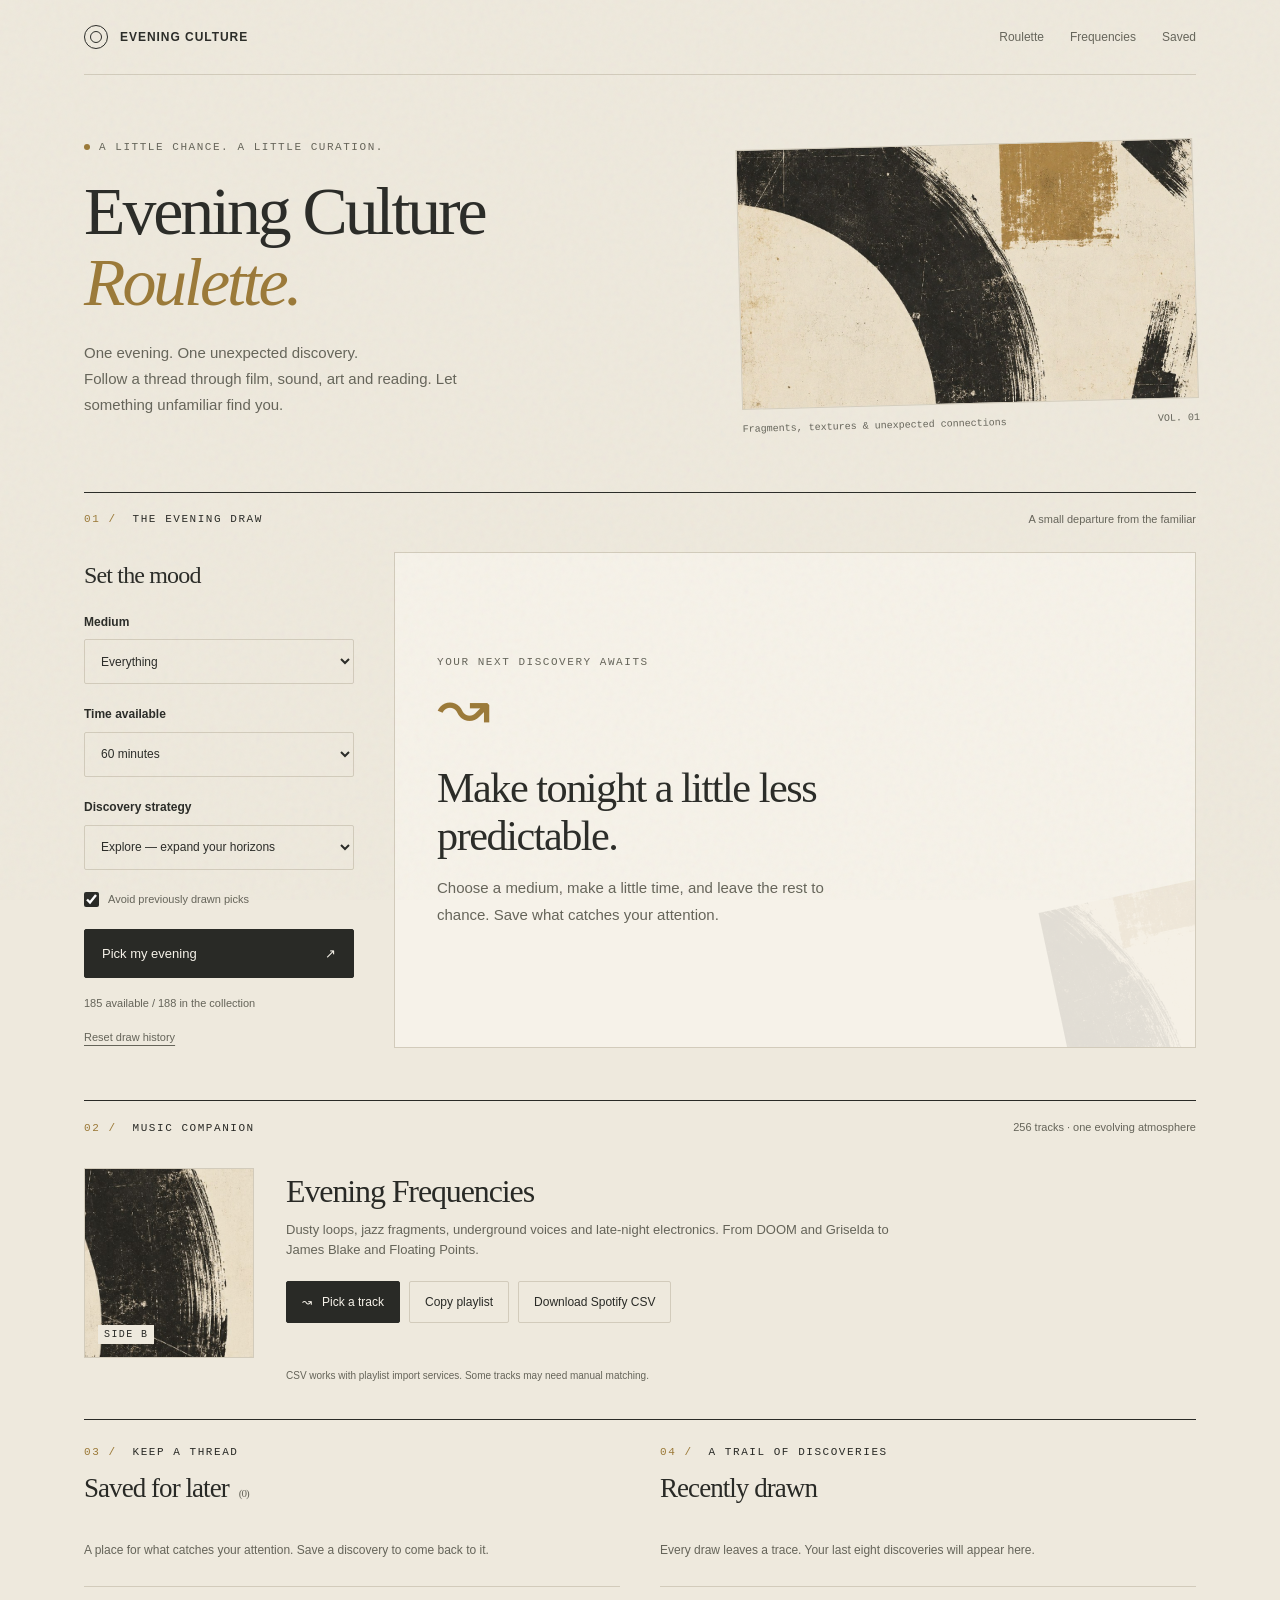
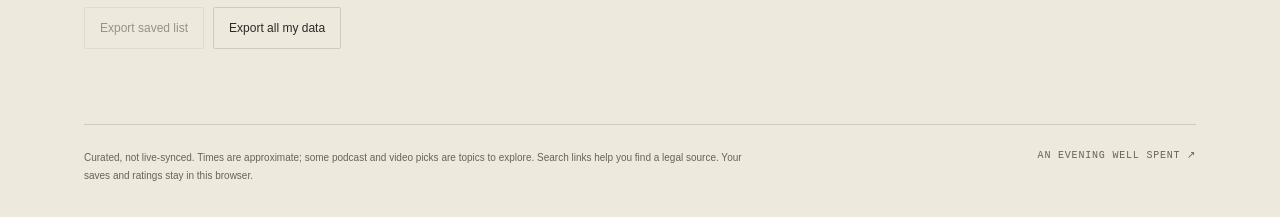
==== evening-culture/index.html @ 2ea4b9cc "Add unlisted Evening Culture Roulette page" ====
<!doctype html>
<html lang="en"><head><meta charset="utf-8"><meta name="viewport" content="width=device-width,initial-scale=1"><meta name="robots" content="noindex, nofollow"><meta name="theme-color" content="#eee9dd"><meta name="description" content="A little chance, a little curation. Find your next evening discovery in film, music, art and reading."><title>Evening Culture Roulette</title><style>
:root{color-scheme:light;--paper:#eee9dd;--panel:#f6f2e9;--ink:#292a26;--muted:#656459;--ochre:#9b7937;--line:#d2cbbb;--art:url("[data-uri]");font-synthesis:none}
*{box-sizing:border-box}html{scroll-behavior:smooth;scroll-padding-top:24px}body{margin:0;background:var(--paper);color:var(--ink);font:15px/1.55 -apple-system,BlinkMacSystemFont,"Segoe UI",sans-serif}body:before{content:"";position:fixed;inset:0;pointer-events:none;opacity:.12;z-index:5;background-image:url("data:image/svg+xml,%3Csvg viewBox='0 0 180 180' xmlns='http://www.w3.org/2000/svg'%3E%3Cfilter id='n'%3E%3CfeTurbulence type='fractalNoise' baseFrequency='.85' numOctaves='3' stitchTiles='stitch'/%3E%3C/filter%3E%3Cpath fill='%239b7937' opacity='.35' filter='url(%23n)' d='M0 0h180v180H0z'/%3E%3C/svg%3E")}main{max-width:1192px;margin:auto;padding:0 40px 32px}a{color:inherit;text-decoration:none}a:hover{text-decoration:underline;text-underline-offset:5px}.topbar{display:flex;align-items:center;justify-content:space-between;padding:25px 0;border-bottom:1px solid var(--line);gap:20px}.brand{display:flex;gap:12px;align-items:center;font-size:12px;font-weight:650;letter-spacing:.08em;text-transform:uppercase}.brand-mark{width:24px;height:24px;border:1.5px solid var(--ink);border-radius:50%;position:relative}.brand-mark:after{content:"";position:absolute;inset:5px;border:1px solid var(--ink);border-radius:50%}nav{display:flex;gap:26px;font-size:12px;color:var(--muted)}header{display:grid;grid-template-columns:1.3fr 1fr;gap:60px;align-items:center;padding:64px 0 55px}.eyebrow,.section-label{font:11px/1.5 ui-monospace,SFMono-Regular,Consolas,monospace;letter-spacing:.14em;text-transform:uppercase;color:var(--muted)}.eyebrow{display:flex;align-items:center;gap:9px}.dot{height:6px;width:6px;border-radius:50%;background:var(--ochre);display:inline-block}h1{font-family:Georgia,"Times New Roman",serif;font-weight:400;font-size:clamp(44px,5.3vw,70px);line-height:1.05;letter-spacing:-.045em;margin:20px 0 22px}h1 em{font-weight:400;color:var(--ochre)}h2{font-size:21px;font-weight:500;letter-spacing:-.035em;line-height:1.25;margin:0 0 14px}p{margin:0 0 18px;color:var(--muted)}.intro{max-width:420px;font-size:15px;line-height:1.75}.hero-art{margin:0;transform:rotate(-1.5deg)}.art-image{height:260px;background-image:var(--art);background-size:cover;background-position:50% 43%;border:1px solid #d5cebd}.hero-art figcaption{display:flex;justify-content:space-between;gap:10px;font:10px/1.5 ui-monospace,SFMono-Regular,Consolas,monospace;color:var(--muted);margin-top:12px}.section-heading{display:flex;justify-content:space-between;align-items:center;gap:20px;border-top:1px solid var(--ink);padding:18px 0 24px}.section-label{color:var(--ink)}.section-index{color:var(--ochre);margin-right:16px}.section-aside{color:var(--muted);font-size:11px}.layout{display:grid;grid-template-columns:270px minmax(0,1fr);gap:40px}.settings{padding:8px 0 0}.settings h2{font-family:Georgia,serif;font-size:24px;font-weight:400;margin-bottom:23px}.field{margin-bottom:21px}label{display:block;font-size:12px;font-weight:550;margin-bottom:8px}select,button,input,textarea{font:inherit}select{width:100%;min-height:45px;padding:10px 32px 10px 12px;background:transparent;border:1px solid var(--line);border-radius:2px;color:var(--ink);font-size:12px}select:hover{border-color:var(--muted)}.checks{display:flex;align-items:center;gap:9px;font-size:11px;color:var(--muted);font-weight:400}.checks input{accent-color:var(--ink);width:15px;height:15px;margin:0;flex-shrink:0}button{border:1px solid var(--line);background:transparent;color:var(--ink);padding:11px 15px;border-radius:2px;cursor:pointer;font-size:12px;line-height:1.5;transition:background .15s,border-color .15s}button:hover{background:#e7e0d1;border-color:#b0a692}button.primary{background:var(--ink);color:var(--panel);border-color:var(--ink)}button.primary:hover{background:#46463d}button:disabled{opacity:.45;cursor:not-allowed}button:focus-visible,a:focus-visible,select:focus-visible,input:focus-visible,textarea:focus-visible{outline:2px solid var(--ochre);outline-offset:4px}.big{width:100%;display:flex;align-items:center;justify-content:space-between;font-size:13px;padding:14px 17px}.quiet{border:0;padding:3px 0;color:var(--muted);font-size:11px;text-decoration:underline;text-underline-offset:4px}.quiet:hover{background:transparent}.stats{font-size:11px;color:var(--muted);margin:16px 0 11px;line-height:1.7}.result{min-height:426px;background:var(--panel);position:relative;overflow:hidden;padding:37px 42px;display:flex;flex-direction:column;justify-content:center;border:1px solid var(--line)}.result:after{content:"";position:absolute;right:-90px;bottom:-70px;width:225px;height:230px;background-image:var(--art);background-size:470px;background-position:80% 60%;opacity:.10;pointer-events:none;transform:rotate(-12deg)}.result>*{position:relative;z-index:1}.result h2{font-family:Georgia,"Times New Roman",serif;font-size:clamp(30px,3.3vw,44px);font-weight:400;line-height:1.15;letter-spacing:-.035em;margin:22px 0 13px;max-width:560px}.result .creator{font-size:14px;color:var(--muted)}.result .description{font-size:15px;line-height:1.75;max-width:470px;margin:24px 0}.meta{display:flex;align-items:center;gap:12px;flex-wrap:wrap}.pill{font-size:10px;text-transform:uppercase;letter-spacing:.1em;border:1px solid #bba982;color:#775b25;padding:4px 9px;border-radius:2px}.actions{display:flex;gap:9px;flex-wrap:wrap}.small{font-size:11px;color:var(--muted)}.empty-symbol{font-family:Georgia,serif;font-size:64px;line-height:1;color:var(--ochre);margin:5px 0 2px}.result-empty p{max-width:400px;line-height:1.8}.feedback{border-top:1px solid var(--line);padding-top:17px;margin-top:25px}.feedback .actions{margin-top:10px}.feedback button{font-size:11px;padding:8px 12px}.status{font-size:12px;color:var(--muted);margin-top:12px;min-height:18px}.music-section{margin-top:52px}.music{display:grid;grid-template-columns:170px minmax(0,1fr);gap:32px;padding:8px 0 35px}.music-art{background-image:var(--art);background-size:520px;background-position:58% 74%;height:190px;position:relative;border:1px solid var(--line)}.music-art:after{content:"SIDE B";position:absolute;bottom:13px;left:13px;font:10px ui-monospace,monospace;letter-spacing:.14em;background:var(--paper);padding:4px 6px}.music h2{font-family:Georgia,serif;font-size:32px;font-weight:400;margin:3px 0 9px}.music p{font-size:13px;max-width:610px;margin-bottom:20px}.track{margin:20px 0 12px;font-size:14px;display:flex;gap:13px;flex-wrap:wrap;align-items:center}.track:empty{display:none}.track a{color:var(--ochre);font-size:12px}.music .csv-note{font-size:10px;max-width:560px;line-height:1.6;margin:15px 0 0}.bottom{display:grid;grid-template-columns:1fr 1fr;gap:40px;padding-top:24px;border-top:1px solid var(--ink)}.list-panel h2{display:flex;align-items:baseline;gap:10px;margin:12px 0 18px;font-family:Georgia,serif;font-weight:400;font-size:27px}.list{max-height:320px;overflow:auto;padding:0;margin:0 0 20px;list-style:none;scrollbar-color:var(--line) transparent;scrollbar-width:thin}.list li{padding:14px 0;border-bottom:1px solid var(--line);display:flex;justify-content:space-between;gap:14px;align-items:center;font-size:13px}.list li:first-child{padding-top:0}.list li.empty{padding:16px 0 25px;color:var(--muted);font-size:12px;line-height:1.8}.list button{flex-shrink:0}.list .item-link{padding:0;border:0;text-align:left;line-height:1.5;font-size:13px}.list .item-link:hover{background:transparent;text-decoration:underline}.remove{width:36px;height:36px;padding:0;font-size:20px;color:var(--muted)}footer{border-top:1px solid var(--line);margin-top:45px;padding-top:24px;display:flex;justify-content:space-between;gap:35px}footer p{font-size:10px;line-height:1.8;max-width:670px;margin:0}footer .footer-mark{white-space:nowrap;font:10px ui-monospace,monospace;letter-spacing:.08em;color:var(--muted)}.clipboard-fallback{margin:15px 0}.clipboard-fallback textarea{width:100%;height:160px;background:var(--panel);padding:12px;border:1px solid var(--line);font-size:12px}.hidden{display:none!important}.sr-only{position:absolute;width:1px;height:1px;overflow:hidden;clip:rect(0,0,0,0);white-space:nowrap}
@media(max-width:850px){main{padding:0 25px 30px}header{gap:30px;padding:44px 0}.art-image{height:220px}.layout{grid-template-columns:230px minmax(0,1fr);gap:25px}.result{padding:28px;min-height:440px}.bottom{gap:25px}.music{gap:25px}}
@media(max-width:640px){html{scroll-behavior:auto}main{padding:0 20px 25px}.topbar{padding:19px 0}.brand{font-size:10px;letter-spacing:.04em;gap:8px}nav{gap:15px;font-size:11px}nav a:first-child{display:none}header{grid-template-columns:1fr;gap:25px;padding:34px 0 32px}h1{font-size:48px;margin:16px 0}.intro{font-size:14px;margin-bottom:0;max-width:440px}.hero-art{transform:none}.art-image{height:125px;background-size:cover;background-position:50% 45%}.hero-art figcaption{font-size:9px}.section-heading{padding:16px 0 21px}.section-aside{display:none}.layout,.bottom{grid-template-columns:1fr;gap:28px}.settings{display:grid;grid-template-columns:1fr 1fr;gap:0 14px}.settings h2,.settings .wide,.settings .stats,.settings .quiet{grid-column:1/-1}.settings h2{margin-bottom:20px}.field{margin-bottom:17px}select{font-size:12px;padding-left:8px;min-height:46px}.checks{font-size:11px}.settings .quiet{justify-self:start}.stats{margin:12px 0 8px}.result{min-height:360px;padding:28px 25px}.result h2{font-size:34px}.result .description{font-size:14px;margin:20px 0}.actions button{min-height:42px}.music-section{margin-top:34px}.music{grid-template-columns:1fr;gap:20px;padding-bottom:30px}.music-art{height:65px;background-size:cover;background-position:50% 65%}.music h2{font-size:29px}.bottom{gap:30px}.list-panel h2{font-size:25px}.bottom .list-panel:last-child{border-top:1px solid var(--line);padding-top:23px}footer{flex-direction:column;gap:14px;margin-top:30px}.section-index{margin-right:10px}.section-label{font-size:10px}}
@media(prefers-reduced-motion:reduce){html{scroll-behavior:auto}button{transition:none}}
</style></head>
<body><main><div class="topbar"><a class="brand" href="#top"><span class="brand-mark" aria-hidden="true"></span>Evening Culture</a><nav aria-label="Page navigation"><a href="#roulette">Roulette</a><a href="#music">Frequencies</a><a href="#saved">Saved</a></nav></div>
<header id="top"><div><div class="eyebrow"><span class="dot"></span>A little chance. A little curation.</div><h1>Evening Culture<br><em>Roulette.</em></h1><p class="intro">One evening. One unexpected discovery.<br>Follow a thread through film, sound, art and reading. Let something unfamiliar find you.</p></div><figure class="hero-art"><div class="art-image" role="img" aria-label="Distressed cream paper with charcoal brush fragments and muted ochre shapes"></div><figcaption><span>Fragments, textures &amp; unexpected connections</span><span>VOL. 01</span></figcaption></figure></header>
<section id="roulette" aria-labelledby="roulette-heading"><div class="section-heading"><div id="roulette-heading" class="section-label"><span class="section-index">01 /</span>The evening draw</div><span class="section-aside">A small departure from the familiar</span></div><div class="layout"><div class="settings"><h2>Set the mood</h2><div class="field"><label for="category">Medium</label><select id="category"><option value="All">Everything</option></select></div><div class="field"><label for="duration">Time available</label><select id="duration"><option value="20">20 minutes</option><option value="30">30 minutes</option><option value="45">45 minutes</option><option value="60" selected>60 minutes</option><option value="90">90 minutes</option></select></div><div class="field wide"><label for="mode">Discovery strategy</label><select id="mode"><option value="Balanced">Balanced — familiar + new</option><option value="Comfort">Comfort — close to your tastes</option><option value="Explore" selected>Explore — expand your horizons</option><option value="Wildcard">Wildcard — unexpected choices</option></select></div><div class="field wide"><label class="checks"><input id="noRepeat" type="checkbox" checked>Avoid previously drawn picks</label></div><button class="primary big wide" id="spin"><span>Pick my evening</span><span aria-hidden="true">↗</span></button><div class="stats" id="stats" aria-live="polite"></div><button id="reset" class="quiet">Reset draw history</button></div><div class="result" id="result" aria-live="polite" aria-atomic="true"></div></div></section>
<section id="music" class="music-section" aria-labelledby="music-heading"><div class="section-heading"><div id="music-heading" class="section-label"><span class="section-index">02 /</span>Music companion</div><span class="section-aside"><span id="trackCount"></span> tracks · one evolving atmosphere</span></div><div class="music"><div class="music-art" aria-hidden="true"></div><div><h2>Evening Frequencies</h2><p>Dusty loops, jazz fragments, underground voices and late-night electronics. From DOOM and Griselda to James Blake and Floating Points.</p><div class="actions"><button class="primary" id="randomTrack">↝ &nbsp; Pick a track</button><button id="copyTracklist">Copy playlist</button><button id="downloadPlaylist">Download Spotify CSV</button></div><div id="trackPick" class="track" aria-live="polite"></div><div id="playlistStatus" class="status" role="status"></div><div id="clipboardFallback" class="clipboard-fallback hidden"><label for="tracklistText">Select and copy your playlist</label><textarea id="tracklistText" readonly></textarea><button id="closeClipboard">Close tracklist</button></div><p class="csv-note">CSV works with playlist import services. Some tracks may need manual matching.</p></div></div></section>
<div class="bottom"><section id="saved" class="list-panel" aria-labelledby="saved-heading"><div class="section-label"><span class="section-index">03 /</span>Keep a thread</div><h2 id="saved-heading">Saved for later <span id="savedCount" class="small"></span></h2><ul class="list" id="savedList"></ul><div class="actions"><button id="exportSaved">Export saved list</button><button id="exportData">Export all my data</button></div></section><section class="list-panel" aria-labelledby="recent-heading"><div class="section-label"><span class="section-index">04 /</span>A trail of discoveries</div><h2 id="recent-heading">Recently drawn</h2><ul class="list" id="recentList"></ul></section></div><div id="storageStatus" class="status" role="status"></div>
<footer><p>Curated, not live-synced. Times are approximate; some podcast and video picks are topics to explore. Search links help you find a legal source. Your saves and ratings stay in this browser.</p><span class="footer-mark">AN EVENING WELL SPENT ↗</span></footer></main><script>
'use strict';
const DATA=`Film|La Jetée|Chris Marker|28|familiar|Memory and time told through still photographs
Film|Meshes of the Afternoon|Maya Deren|14|adjacent|Dreams, repetition and fractured identity
Film|The House Is Black|Forugh Farrokhzad|22|adjacent|Poetry, documentary and human vulnerability
Film|World of Tomorrow|Don Hertzfeldt|17|familiar|Consciousness, memory and technological futures
Film|The Red Balloon|Albert Lamorisse|34|adjacent|Paris, color and childhood imagination
Film|The Man Who Planted Trees|Frédéric Back|30|surprise|Ecology, patience and visual storytelling
Film|The Heart of the World|Guy Maddin|6|surprise|Frantic experimental silent cinema
Film|The Big Shave|Martin Scorsese|6|adjacent|Minimalism, violence and symbolic imagery
Film|Un Chien Andalou|Luis Buñuel and Salvador Dalí|16|adjacent|Surrealist cinema and dream logic
Film|Night and Fog|Alain Resnais|32|adjacent|Historical memory and documentary ethics
Film|The Blood of a Poet|Jean Cocteau|55|surprise|Surrealism, mirrors and artistic identity
Film|The Cameraman's Revenge|Ladislas Starevich|13|surprise|Strange early stop-motion animation
Film|The Wrong Trousers|Nick Park|30|surprise|Inventive comedy and meticulous animation
Film|Neighbours|Norman McLaren|8|surprise|Experimental animation and social violence
Film|The Alphabet|David Lynch|4|familiar|Dreamlike anxiety in early Lynch
Film|The Grandmother|David Lynch|34|familiar|Disturbing psychological surrealism
Film|The Black Tower|John Smith|24|surprise|Conceptual cinema and urban perception
Film|Outer Space|Peter Tscherkassky|10|surprise|Physical film material and visual fragmentation
Film|The Fall|Jonathan Glazer|7|adjacent|Collective violence and ritual
Film|The Burden|Niki Lindroth von Bahr|15|surprise|Existential musical animation
TV|Dekalog I|Krzysztof Kieślowski|53|familiar|Mathematics, faith and moral uncertainty
TV|Dekalog II|Krzysztof Kieślowski|57|familiar|Ethics, uncertainty and intimate decisions
TV|The Rehearsal: Orange Juice, No Pulp|Nathan Fielder|45|adjacent|Simulation, control and authenticity
TV|Atlanta: Teddy Perkins|Donald Glover|35|adjacent|Surreal psychological horror
TV|Atlanta: B.A.N.|Donald Glover|27|surprise|Media satire and cultural critique
TV|The Bear: Forks|Christopher Storer|34|adjacent|Attention, work and personal transformation
TV|Black Mirror: The Entire History of You|Jesse Armstrong|49|familiar|Memory and surveillance technology
TV|Black Mirror: Be Right Back|Charlie Brooker|48|familiar|Grief, identity and artificial intelligence
TV|The Midnight Gospel: Annihilation of Joy|Pendleton Ward and Duncan Trussell|25|adjacent|Philosophy and psychedelic animation
TV|The Twilight Zone: Time Enough at Last|Rod Serling|25|adjacent|Reading, solitude and cruel irony
TV|The Twilight Zone: The Monsters Are Due on Maple Street|Rod Serling|25|adjacent|Collective paranoia and social collapse
TV|The Twilight Zone: Eye of the Beholder|Rod Serling|25|adjacent|Conformity, beauty and perception
TV|Inside No. 9: The 12 Days of Christine|Reece Shearsmith and Steve Pemberton|30|familiar|Memory, mortality and narrative structure
TV|Inside No. 9: A Quiet Night In|Reece Shearsmith and Steve Pemberton|30|surprise|Visual comedy and silent storytelling
TV|Love Death + Robots: Zima Blue|Alastair Reynolds adaptation|11|familiar|Art, abstraction and existential purpose
TV|Love Death + Robots: The Very Pulse of the Machine|Michael Swanwick adaptation|17|adjacent|Cosmic consciousness and visual poetry
TV|The Last of Us: Long, Long Time|Craig Mazin|75|adjacent|Love, memory and mortality
TV|BoJack Horseman: Free Churro|Raphael Bob-Waksberg|26|adjacent|Grief and verbal virtuosity
TV|BoJack Horseman: Fish Out of Water|Raphael Bob-Waksberg|26|surprise|Visual storytelling and alienation
TV|Adventure Time: Puhoy|Pendleton Ward|11|surprise|Alternative lives, dreams and time
Podcast|Weird Studies: art and imagination|Weird Studies|60|familiar|Art, metaphysics and imaginative experience
Podcast|Weird Studies: film and philosophy|Weird Studies|60|familiar|Cinema as philosophical exploration
Podcast|The Partially Examined Life: Nietzsche|The Partially Examined Life|60|familiar|Nietzsche and philosophical interpretation
Podcast|The Partially Examined Life: Heidegger|The Partially Examined Life|60|adjacent|Being, time and existential thought
Podcast|Acid Horizon: Mark Fisher|Acid Horizon|60|familiar|Capitalist realism and cultural theory
Podcast|Acid Horizon: Deleuze|Acid Horizon|60|adjacent|Difference, desire and critical theory
Podcast|The New Yorker Fiction: short story discussion|The New Yorker|55|familiar|Literary close reading and interpretation
Podcast|The Film Comment Podcast: international cinema|Film Comment|55|familiar|International film criticism
Podcast|The Joy of Why: mathematical discovery|Quanta Magazine|45|familiar|Research ideas beyond your specialization
Podcast|In Our Time: philosophy|BBC Radio 4|50|adjacent|Philosophical history with scholars
Podcast|In Our Time: mathematics|BBC Radio 4|50|familiar|History of mathematical ideas
Podcast|In Our Time: literature|BBC Radio 4|50|adjacent|Historical contexts of major writers
Podcast|The Lonely Palette: modern painting|Tamar Avishai|35|familiar|Close attention to an artwork
Podcast|The Dig: political economy|Daniel Denvir|60|adjacent|Capitalism, history and social theory
Podcast|The Art Angle: contemporary painting|Artnet|45|adjacent|Artists and the contemporary art world
Podcast|Art History Babes: art history|Art History Babes|45|surprise|Accessible art-historical discussion
Podcast|The History of Philosophy Without Any Gaps|Peter Adamson|25|adjacent|Systematic exploration of philosophical history
Podcast|Philosophize This!: existentialism|Stephen West|35|familiar|Existential philosophy and its implications
Podcast|The Ezra Klein Show: philosophy and culture|Ezra Klein|60|surprise|Interdisciplinary interviews and social ideas
Podcast|99% Invisible: architecture and design|Roman Mars|35|surprise|Hidden structures of everyday environments
Video|Louisiana Channel: artist interview|Louisiana Channel|30|familiar|Artists discuss their creative practice
Video|Every Frame a Painting: cinematic form|Every Frame a Painting|30|familiar|Visual composition, editing and movement
Video|The Art Assignment: contemporary art|Sarah Urist Green|40|familiar|Contemporary artistic movements
Video|The Cinema Cartography: international cinema|The Cinema Cartography|45|familiar|Philosophical and visual film essays
Video|Jonas Čeika: critical theory|Jonas Čeika|45|familiar|Marx, Nietzsche and ideology
Video|Thomas Flight: film analysis|Thomas Flight|35|adjacent|Cinematic storytelling and emotion
Video|Then & Now: modernity|Then & Now|45|adjacent|Philosophy and contemporary life
Video|Contemporary Art Issue: painting|Contemporary Art Issue|40|familiar|Contemporary painting and institutions
Video|3Blue1Brown: visual mathematics|Grant Sanderson|30|familiar|Mathematical structures made visual
Video|Richard Borcherds: advanced mathematics|Richard Borcherds|60|familiar|Mathematics beyond immediate research
Video|Nerdwriter1: art and cinema|Evan Puschak|25|adjacent|Visual criticism and artistic interpretation
Video|Jacob Geller: art and games|Jacob Geller|45|adjacent|Philosophical video essays on culture
Video|Like Stories of Old: film philosophy|Tom van der Linden|35|adjacent|Existential themes in narrative cinema
Video|Horses: cultural essays|Horses|40|surprise|Atmospheric essays on history and culture
Video|Accented Cinema: global film|Accented Cinema|25|adjacent|Film traditions beyond Hollywood
Video|The Royal Institution: science lecture|Royal Institution|60|surprise|Science and mathematical ideas in context
Video|Closer To Truth: consciousness|Robert Lawrence Kuhn|30|adjacent|Philosophy of mind and metaphysics
Video|The Met: artwork discussion|Metropolitan Museum of Art|30|familiar|Artworks, materials and historical context
Video|Tate: artist studio visit|Tate|30|familiar|Contemporary artists and exhibitions
Video|Bauhaus Movement: design history|Bauhaus Movement|35|surprise|Modernist design and architecture
Art|Antoni Tàpies: material paintings|Antoni Tàpies|40|familiar|Materiality, surfaces and memory
Art|Marlene Dumas: figurative painting|Marlene Dumas|35|familiar|Psychological vulnerability and representation
Art|Robert Ryman: white paintings|Robert Ryman|40|adjacent|Paint, light and perception
Art|Alberto Giacometti: painted portraits|Alberto Giacometti|40|familiar|The difficulty of representing human presence
Art|Hiroshi Sugimoto: Seascapes|Hiroshi Sugimoto|35|familiar|Time, horizon and photographic abstraction
Art|Peter Doig: Canoe-Lake|Peter Doig|35|familiar|Landscape, memory and atmosphere
Art|Saul Leiter: Early Color|Saul Leiter|45|familiar|Color, urban intimacy and partial concealment
Art|Gerhard Richter: photo-paintings|Gerhard Richter|40|familiar|Photography, ambiguity and memory
Art|Joan Mitchell: late paintings|Joan Mitchell|40|adjacent|Gesture, landscape and color
Art|Jean Fautrier: Otages|Jean Fautrier|35|adjacent|Trauma expressed through paint material
Art|Paula Rego: Dog Women|Paula Rego|40|adjacent|Psychological narratives and bodily presence
Art|Nicolas de Staël: landscapes|Nicolas de Staël|40|familiar|Color planes between abstraction and figuration
Art|Lee Ufan: From Point and From Line|Lee Ufan|35|adjacent|Repetition, emptiness and material presence
Art|Helen Frankenthaler: soak-stain paintings|Helen Frankenthaler|40|adjacent|Color, chance and fluid abstraction
Art|Cy Twombly: blackboard paintings|Cy Twombly|40|familiar|Writing, gesture and visual thought
Art|Eva Hesse: sculptural materials|Eva Hesse|40|surprise|Fragility, repetition and unconventional materials
Art|Doris Salcedo: installations|Doris Salcedo|40|adjacent|Absence, violence and collective memory
Art|Francesca Woodman: self-portraits|Francesca Woodman|35|adjacent|The body, disappearance and photographic identity
Art|Rinko Kawauchi: Illuminance|Rinko Kawauchi|35|surprise|Quiet attention to fleeting everyday moments
Art|Wolfgang Tillmans: abstract photography|Wolfgang Tillmans|40|surprise|Photographic materiality and abstraction
Reading|The Library of Babel|Jorge Luis Borges|30|familiar|Infinity, language and metaphysics
Reading|The Ones Who Walk Away from Omelas|Ursula K. Le Guin|25|adjacent|Moral philosophy and collective responsibility
Reading|The Dead|James Joyce|60|familiar|Memory, mortality and ordinary life
Reading|The Circular Ruins|Jorge Luis Borges|20|familiar|Dreams and the instability of reality
Reading|The School|Donald Barthelme|15|adjacent|Absurdity, mortality and comedy
Reading|A Very Old Man with Enormous Wings|Gabriel García Márquez|25|adjacent|The miraculous and the everyday
Reading|The Garden of Forking Paths|Jorge Luis Borges|30|familiar|Time, branching narratives and possibility
Reading|The Overcoat|Nikolai Gogol|60|familiar|Bureaucracy, absurdity and human vulnerability
Reading|The Yellow Wallpaper|Charlotte Perkins Gilman|35|adjacent|Confinement and psychological disintegration
Reading|The Swimmer|John Cheever|25|adjacent|Suburban life transformed into an existential nightmare
Reading|A Perfect Day for Bananafish|J. D. Salinger|20|adjacent|Alienation and emotional fracture
Reading|The Aleph|Jorge Luis Borges|30|familiar|Infinity and the limits of representation
Reading|The Distance of the Moon|Italo Calvino|25|adjacent|Cosmic imagination and emotional longing
Reading|The Nose|Nikolai Gogol|40|surprise|Identity and absurdist satire
Reading|The Machine Stops|E. M. Forster|50|adjacent|Technology, isolation and social organization
Reading|The Ones Who Live|N. K. Jemisin|35|surprise|Collective ethics and imagined futures
Reading|The Dead Man|Horacio Quiroga|15|surprise|Mortality and the sudden collapse of ordinary time
Reading|A Hunger Artist|Franz Kafka|20|familiar|Art, asceticism and recognition
Reading|The Star|Arthur C. Clarke|15|surprise|Cosmology and the problem of faith
Reading|The Last Question|Isaac Asimov|25|adjacent|Entropy, computation and cosmic time
Music|Madvillainy|Madvillain|46|familiar|DOOM and Madlib: surreal rhymes and jazz-sampled miniature worlds
Music|MM..FOOD|MF DOOM|49|familiar|Dense wordplay, cartoons and inventive sample collage
Music|Vaudeville Villain|Viktor Vaughn|56|familiar|DOOM in a futuristic, rough-edged persona
Music|Pray for Haiti|Mach-Hommy|39|adjacent|Cryptic lyricism and vivid soul samples
Music|HBO (Haitian Body Odor)|Mach-Hommy|60|adjacent|Oblique, intricate and deeply textured underground rap
Music|Aethiopes|billy woods|40|adjacent|Literary and historical imagery over Preservation production
Music|Maps|billy woods and Kenny Segal|44|adjacent|A travelogue of alienation, humor and intricate beats
Music|Hiding Places|billy woods and Kenny Segal|40|adjacent|Claustrophobic, sharply written abstract hip-hop
Music|Haram|Armand Hammer and The Alchemist|40|adjacent|Unsettling loops and two singular lyricists
Music|We Buy Diabetic Test Strips|Armand Hammer|51|surprise|Jagged avant-garde rap production
Music|Honor Killed the Samurai|Ka|34|adjacent|Austere minimalism and compressed poetic storytelling
Music|Descendants of Cain|Ka|33|adjacent|Biblical imagery and haunting sample minimalism
Music|The Price of Tea in China|Boldy James and The Alchemist|38|adjacent|Precise street narratives over hypnotic production
Music|Bo Jackson|Boldy James and The Alchemist|45|adjacent|Cold sample-driven storytelling
Music|Tana Talk 4|Benny the Butcher|40|familiar|Griselda lineage and razor-sharp street lyricism
Music|Pray for Paris|Westside Gunn|42|familiar|Luxurious, dusty, art-referencing boom-bap
Music|From King to a GOD|Conway the Machine|50|familiar|Griselda intensity with a wider production palette
Music|Alfredo|Freddie Gibbs and The Alchemist|35|familiar|Lean cinematic loops and dexterous flows
Music|Piñata|Freddie Gibbs and Madlib|60|familiar|Madlib soul-jazz production and gritty storytelling
Music|Bandana|Freddie Gibbs and Madlib|46|adjacent|Loose rhythmic interplay over colorful sampling
Music|The Elephant Man’s Bones|Roc Marciano and The Alchemist|41|adjacent|Minimalist luxury rap and unusual beat selection
Music|Reloaded|Roc Marciano|52|adjacent|Foundational minimalist underground rap
Music|Song of Sage: Post Panic!|Navy Blue|45|adjacent|Warm loops and deeply introspective writing
Music|Burning Desire|MIKE|51|adjacent|Hazy sampling and emotional abstraction
Music|Weight of the World|MIKE|38|adjacent|Lo-fi meditations with soulful fragments
Music|Some Rap Songs|Earl Sweatshirt|25|adjacent|Fragmentary, deeply personal experimental hip-hop
Music|Voir Dire|Earl Sweatshirt and The Alchemist|27|adjacent|Economical verses and smoky, minimalist production
Music|Black Up|Shabazz Palaces|36|surprise|Afrofuturist rhythmic abstraction
Music|A Quiet Farwell, 2016–2018|Slauson Malone|32|surprise|Fragmented jazz, hip-hop and collage
Music|Red Burns|Standing on the Corner|60|surprise|A surreal urban sound collage
Music|Cosmogramma|Flying Lotus|45|adjacent|Maximalist jazz-electronic beat architecture
Music|Until the Quiet Comes|Flying Lotus|47|adjacent|Subtle psychedelic electronic jazz
Music|Donuts|J Dilla|43|familiar|A landmark in sample-based instrumental hip-hop
Music|Endtroducing.....|DJ Shadow|60|adjacent|Cinematic instrumental hip-hop
Music|Modal Soul|Nujabes|60|adjacent|Luminous jazz-inflected instrumental hip-hop
Music|The Unseen|Quasimoto|54|adjacent|Madlib alter ego: psychedelic jazz-rap
Music|LP!|JPEGMAFIA|54|surprise|Explosive electronic hip-hop experiments
Music|Veteran|JPEGMAFIA|47|surprise|Aggressive and unpredictable sound design
Music|Scaring the Hoes|JPEGMAFIA and Danny Brown|36|surprise|Chaotic maximalist production
Music|Sometimes I Might Be Introvert|Little Simz|65|adjacent|Orchestral, jazz-soul rap storytelling
Music|Grey Area|Little Simz|35|adjacent|Sharp, rhythmically adventurous UK rap
Music|Black on Both Sides|Mos Def|60|familiar|Jazz and soul-inflected conscious hip-hop
Music|Things Fall Apart|The Roots|60|familiar|Live-band jazz rap and social observation
Music|Process|Sampha|40|adjacent|Fragile songwriting and inventive electronic textures
Music|Lahai|Sampha|41|adjacent|Interlocking rhythms and luminous alt-R&B
Music|Overgrown|James Blake|40|familiar|Minimal electronic soul and emotional weight
Music|Assume Form|James Blake|48|familiar|Vocal intimacy with hip-hop and electronic production
Music|Friends That Break Your Heart|James Blake|44|familiar|Beautifully detailed melancholic electronic pop
Music|Untrue|Burial|50|adjacent|Nocturnal, ghostly UK electronic music
Music|Promises|Floating Points, Pharoah Sanders and London Symphony Orchestra|46|familiar|Spiritual jazz meets minimal electronic composition
Music|Crush|Floating Points|44|familiar|Glitchy rhythm and lyrical synthesis
Music|Elaenia|Floating Points|43|adjacent|Electronic jazz, atmosphere and shifting structures
Music|IV|BADBADNOTGOOD|49|adjacent|Jazz built from hip-hop grooves
Music|Black Classical Music|Yussef Dayes|60|adjacent|Modern jazz with kinetic hip-hop drumming
Music|Space 1.8|Nala Sinephro|45|surprise|Ambient jazz and modular synthesis
Music|What Kinda Music|Tom Misch and Yussef Dayes|46|adjacent|Groove-rich guitar jazz and electronic soul
Music|Heaven to a Tortured Mind|Yves Tumor|36|surprise|Distorted psychedelic soul and adventurous pop
Music|Immunity|Jon Hopkins|60|adjacent|Intricate electronic soundscapes and evolving rhythm
Music|Music for 18 Musicians|Steve Reich|56|adjacent|Repetition, structure and slowly shifting patterns
Music|Rothko Chapel|Morton Feldman|25|familiar|Sound, silence and contemplative abstraction
Music|The Köln Concert: Part I|Keith Jarrett|26|adjacent|Improvisation and extended musical architecture
Music|Selected Ambient Works Volume II: one-disc exploration|Aphex Twin|60|adjacent|Atmosphere, repetition and sonic ambiguity
Music|Promises|Floating Points, Pharoah Sanders and LSO|46|familiar|Jazz, minimalism and transcendent repetition
Music|Vespertine: selected tracks|Björk|45|surprise|Intimate electronic textures and experimentation
Music|A Rainbow in Curved Air|Terry Riley|40|adjacent|Minimalism, improvisation and rhythmic pattern
Music|Disintegration Loops: 1.1|William Basinski|63|familiar|Memory, decay and the passage of time
Music|Become Ocean|John Luther Adams|42|surprise|Immersive orchestral sound and natural processes
Music|The Sinking of the Titanic|Gavin Bryars|60|adjacent|History, memory and slowly evolving sound`;
const items=DATA.trim().split('\n').map((line,id)=>{const [type,title,creator,minutes,tier,why]=line.split('|');return {id,type,title,creator,minutes:Number(minutes),tier,why}});
const TRACKS=[{"artist": "MF DOOM", "title": "Doomsday"}, {"artist": "MF DOOM", "title": "Rhymes Like Dimes"}, {"artist": "MF DOOM", "title": "Gas Drawls"}, {"artist": "MF DOOM", "title": "Hey!"}, {"artist": "MF DOOM", "title": "One Beer"}, {"artist": "MF DOOM", "title": "Rapp Snitch Knishes"}, {"artist": "MF DOOM", "title": "Deep Fried Frenz"}, {"artist": "MF DOOM", "title": "Hoe Cakes"}, {"artist": "MF DOOM", "title": "Kon Queso"}, {"artist": "MF DOOM", "title": "Beef Rapp"}, {"artist": "Madvillain", "title": "Accordion"}, {"artist": "Madvillain", "title": "Meat Grinder"}, {"artist": "Madvillain", "title": "Figaro"}, {"artist": "Madvillain", "title": "All Caps"}, {"artist": "Madvillain", "title": "Curls"}, {"artist": "Madvillain", "title": "Fancy Clown"}, {"artist": "Madvillain", "title": "Raid"}, {"artist": "Madvillain", "title": "Great Day"}, {"artist": "Madvillain", "title": "Strange Ways"}, {"artist": "Madvillain", "title": "America’s Most Blunted"}, {"artist": "Viktor Vaughn", "title": "Vaudeville Villain"}, {"artist": "Viktor Vaughn", "title": "Lickupon"}, {"artist": "Viktor Vaughn", "title": "The Drop"}, {"artist": "Viktor Vaughn", "title": "Can I Watch?"}, {"artist": "Westside Gunn", "title": "327"}, {"artist": "Westside Gunn", "title": "George Bondo"}, {"artist": "Westside Gunn", "title": "Euro Step"}, {"artist": "Westside Gunn", "title": "Allah Sent Me"}, {"artist": "Westside Gunn", "title": "Mr. T"}, {"artist": "Westside Gunn", "title": "Elizabeth"}, {"artist": "Westside Gunn", "title": "The Cow"}, {"artist": "Westside Gunn", "title": "Kitchen Lights"}, {"artist": "Conway the Machine", "title": "The Cow"}, {"artist": "Conway the Machine", "title": "Piano Love"}, {"artist": "Conway the Machine", "title": "John Woo Flick"}, {"artist": "Conway the Machine", "title": "Scatter Brain"}, {"artist": "Conway the Machine", "title": "Lemon"}, {"artist": "Conway the Machine", "title": "Front Lines"}, {"artist": "Conway the Machine", "title": "Lock Load"}, {"artist": "Benny the Butcher", "title": "Crowns for Kings"}, {"artist": "Benny the Butcher", "title": "5 to 50"}, {"artist": "Benny the Butcher", "title": "Johnny P’s Caddy"}, {"artist": "Benny the Butcher", "title": "Broken Bottles"}, {"artist": "Benny the Butcher", "title": "Rubber Bands & Weight"}, {"artist": "Benny the Butcher", "title": "Thowy’s Revenge"}, {"artist": "Mach-Hommy", "title": "The 26th Letter"}, {"artist": "Mach-Hommy", "title": "Folie À Deux"}, {"artist": "Mach-Hommy", "title": "Makrel Jaxon"}, {"artist": "Mach-Hommy", "title": "Marie"}, {"artist": "Mach-Hommy", "title": "Kriminel"}, {"artist": "Mach-Hommy", "title": "The Stellar Ray Theory"}, {"artist": "billy woods", "title": "Sauvage"}, {"artist": "billy woods", "title": "Asylum"}, {"artist": "billy woods", "title": "No Hard Feelings"}, {"artist": "billy woods", "title": "Heavy Water"}, {"artist": "billy woods", "title": "Soft Landing"}, {"artist": "billy woods", "title": "FaceTime"}, {"artist": "billy woods", "title": "Agriculture"}, {"artist": "billy woods", "title": "Spongebob"}, {"artist": "billy woods", "title": "Red Dust"}, {"artist": "billy woods", "title": "Checkpoints"}, {"artist": "Armand Hammer", "title": "Falling Out the Sky"}, {"artist": "Armand Hammer", "title": "Stonefruit"}, {"artist": "Armand Hammer", "title": "Sir Benni Miles"}, {"artist": "Armand Hammer", "title": "Wishing Bad"}, {"artist": "Armand Hammer", "title": "Trauma Mic"}, {"artist": "Armand Hammer", "title": "The Gods Must Be Crazy"}, {"artist": "Ka", "title": "Conflicted"}, {"artist": "Ka", "title": "Just"}, {"artist": "Ka", "title": "Mourn at Night"}, {"artist": "Ka", "title": "I Love"}, {"artist": "Ka", "title": "Every Now and Then"}, {"artist": "Ka", "title": "That Cold and Lonely"}, {"artist": "Boldy James", "title": "Grey October"}, {"artist": "Boldy James", "title": "Carruth"}, {"artist": "Boldy James", "title": "Scrape the Bowl"}, {"artist": "Boldy James", "title": "Speed Demon Freestyle"}, {"artist": "Boldy James", "title": "Brickmile to Montana"}, {"artist": "Boldy James", "title": "Photographic Memories"}, {"artist": "The Alchemist", "title": "E. Coli"}, {"artist": "The Alchemist", "title": "Loose Change"}, {"artist": "The Alchemist", "title": "The Elephant Man’s Bones"}, {"artist": "The Alchemist", "title": "Mac 10 Wounds"}, {"artist": "Freddie Gibbs", "title": "Thuggin’"}, {"artist": "Freddie Gibbs", "title": "Shame"}, {"artist": "Freddie Gibbs", "title": "Crime Pays"}, {"artist": "Freddie Gibbs", "title": "Palmolive"}, {"artist": "Freddie Gibbs", "title": "1985"}, {"artist": "Freddie Gibbs", "title": "Scottie Beam"}, {"artist": "Freddie Gibbs", "title": "Something to Rap About"}, {"artist": "Roc Marciano", "title": "Richard Gear"}, {"artist": "Roc Marciano", "title": "Tek to a Mack"}, {"artist": "Roc Marciano", "title": "Emeralds"}, {"artist": "Roc Marciano", "title": "Quantum Leap"}, {"artist": "Roc Marciano", "title": "Zig Zag Zig"}, {"artist": "Earl Sweatshirt", "title": "Shattered Dreams"}, {"artist": "Earl Sweatshirt", "title": "The Mint"}, {"artist": "Earl Sweatshirt", "title": "Azucar"}, {"artist": "Earl Sweatshirt", "title": "December 24"}, {"artist": "Earl Sweatshirt", "title": "Ontheway!"}, {"artist": "Earl Sweatshirt", "title": "2010"}, {"artist": "Earl Sweatshirt", "title": "E. Coli"}, {"artist": "MIKE", "title": "Hunger"}, {"artist": "MIKE", "title": "Aww (Zaza)"}, {"artist": "MIKE", "title": "Evil Eye"}, {"artist": "MIKE", "title": "Burning Desire"}, {"artist": "MIKE", "title": "What Do I Do?"}, {"artist": "MIKE", "title": "nuthin i can do is wrng"}, {"artist": "Navy Blue", "title": "Breathe"}, {"artist": "Navy Blue", "title": "Higher Self"}, {"artist": "Navy Blue", "title": "1491"}, {"artist": "Navy Blue", "title": "The Medium"}, {"artist": "Navy Blue", "title": "Ritual"}, {"artist": "Shabazz Palaces", "title": "An Echo from the Hosts That Profess Infinitum"}, {"artist": "Shabazz Palaces", "title": "Swerve... The Reeping of All That Is Worthwhile (Noir Not Withstanding)"}, {"artist": "Shabazz Palaces", "title": "Free Press and Curl"}, {"artist": "Shabazz Palaces", "title": "Are You... Can You... Were You? (Felt)"}, {"artist": "Slauson Malone 1", "title": "Smile #6"}, {"artist": "Slauson Malone 1", "title": "The Message 3: Blood (See Page 39)"}, {"artist": "J Dilla", "title": "Workinonit"}, {"artist": "J Dilla", "title": "Time: The Donut of the Heart"}, {"artist": "J Dilla", "title": "Waves"}, {"artist": "J Dilla", "title": "Lightworks"}, {"artist": "J Dilla", "title": "Don’t Cry"}, {"artist": "J Dilla", "title": "Last Donut of the Night"}, {"artist": "J Dilla", "title": "Two Can Win"}, {"artist": "Madlib", "title": "Slim’s Return"}, {"artist": "Madlib", "title": "Mystic Bounce"}, {"artist": "Madlib", "title": "Road of the Lonely Ones"}, {"artist": "Madlib", "title": "Distant Land"}, {"artist": "Quasimoto", "title": "Low Class Conspiracy"}, {"artist": "Quasimoto", "title": "Come on Feet"}, {"artist": "Quasimoto", "title": "Microphone Mathematics"}, {"artist": "Quasimoto", "title": "Green Power"}, {"artist": "Nujabes", "title": "Feather"}, {"artist": "Nujabes", "title": "Luv(sic.) pt3"}, {"artist": "Nujabes", "title": "Aruarian Dance"}, {"artist": "Nujabes", "title": "Reflection Eternal"}, {"artist": "Nujabes", "title": "World’s End Rhapsody"}, {"artist": "DJ Shadow", "title": "Building Steam with a Grain of Salt"}, {"artist": "DJ Shadow", "title": "Midnight in a Perfect World"}, {"artist": "DJ Shadow", "title": "Stem / Long Stem"}, {"artist": "DJ Shadow", "title": "The Number Song"}, {"artist": "Flying Lotus", "title": "Zodiac Shit"}, {"artist": "Flying Lotus", "title": "Do the Astral Plane"}, {"artist": "Flying Lotus", "title": "Never Catch Me"}, {"artist": "Flying Lotus", "title": "MmmHmm"}, {"artist": "Flying Lotus", "title": "Massage Situation"}, {"artist": "Flying Lotus", "title": "Coronus, the Terminator"}, {"artist": "JPEGMAFIA", "title": "1539 N. Calvert"}, {"artist": "JPEGMAFIA", "title": "Hazard Duty Pay!"}, {"artist": "JPEGMAFIA", "title": "BALD!"}, {"artist": "JPEGMAFIA", "title": "Jesus Forgive Me, I Am a Thot"}, {"artist": "JPEGMAFIA", "title": "Lean Beef Patty"}, {"artist": "JPEGMAFIA", "title": "Garbage Pale Kids"}, {"artist": "Danny Brown", "title": "Ain’t It Funny"}, {"artist": "Danny Brown", "title": "Really Doe"}, {"artist": "Danny Brown", "title": "Lost"}, {"artist": "Danny Brown", "title": "Dance in the Water"}, {"artist": "Danny Brown", "title": "Dirty Laundry"}, {"artist": "Little Simz", "title": "Introvert"}, {"artist": "Little Simz", "title": "Woman"}, {"artist": "Little Simz", "title": "I Love You, I Hate You"}, {"artist": "Little Simz", "title": "Venom"}, {"artist": "Little Simz", "title": "Gorilla"}, {"artist": "Little Simz", "title": "Selfish"}, {"artist": "Little Simz", "title": "Offence"}, {"artist": "The Roots", "title": "You Got Me"}, {"artist": "The Roots", "title": "The Next Movement"}, {"artist": "The Roots", "title": "Proceed"}, {"artist": "The Roots", "title": "What They Do"}, {"artist": "The Roots", "title": "The Seed (2.0)"}, {"artist": "Mos Def", "title": "Mathematics"}, {"artist": "Mos Def", "title": "Ms. Fat Booty"}, {"artist": "Mos Def", "title": "Umi Says"}, {"artist": "Mos Def", "title": "Hip Hop"}, {"artist": "A Tribe Called Quest", "title": "Electric Relaxation"}, {"artist": "A Tribe Called Quest", "title": "Jazz (We’ve Got)"}, {"artist": "A Tribe Called Quest", "title": "Award Tour"}, {"artist": "A Tribe Called Quest", "title": "Scenario"}, {"artist": "A Tribe Called Quest", "title": "We the People...."}, {"artist": "BADBADNOTGOOD", "title": "Time Moves Slow"}, {"artist": "BADBADNOTGOOD", "title": "Speaking Gently"}, {"artist": "BADBADNOTGOOD", "title": "Confessions"}, {"artist": "BADBADNOTGOOD", "title": "In Your Eyes"}, {"artist": "BADBADNOTGOOD", "title": "CS60"}, {"artist": "Yussef Dayes", "title": "Black Classical Music"}, {"artist": "Yussef Dayes", "title": "Rust"}, {"artist": "Yussef Dayes", "title": "Tioga Pass"}, {"artist": "Yussef Dayes", "title": "For My Ladies"}, {"artist": "Yussef Dayes", "title": "Chasing the Drum"}, {"artist": "Tom Misch", "title": "Tidal Wave"}, {"artist": "Tom Misch", "title": "What Kinda Music"}, {"artist": "Tom Misch", "title": "Nightrider"}, {"artist": "Tom Misch", "title": "Lift Off"}, {"artist": "Nala Sinephro", "title": "Space 1"}, {"artist": "Nala Sinephro", "title": "Space 4"}, {"artist": "Nala Sinephro", "title": "Space 8"}, {"artist": "Floating Points", "title": "Silhouettes (I, II & III)"}, {"artist": "Floating Points", "title": "Nespole"}, {"artist": "Floating Points", "title": "Bias"}, {"artist": "Floating Points", "title": "Falaise"}, {"artist": "Floating Points", "title": "LesAlpx"}, {"artist": "Floating Points", "title": "Last Bloom"}, {"artist": "Floating Points", "title": "Anasickmodular"}, {"artist": "Floating Points", "title": "Birth4000"}, {"artist": "Floating Points, Pharoah Sanders and London Symphony Orchestra", "title": "Movement 1"}, {"artist": "Floating Points, Pharoah Sanders and London Symphony Orchestra", "title": "Movement 6"}, {"artist": "Floating Points, Pharoah Sanders and London Symphony Orchestra", "title": "Movement 9"}, {"artist": "James Blake", "title": "Limit to Your Love"}, {"artist": "James Blake", "title": "Retrograde"}, {"artist": "James Blake", "title": "Life Round Here"}, {"artist": "James Blake", "title": "Voyeur"}, {"artist": "James Blake", "title": "I Never Learnt to Share"}, {"artist": "James Blake", "title": "Mile High"}, {"artist": "James Blake", "title": "Barefoot in the Park"}, {"artist": "James Blake", "title": "Say What You Will"}, {"artist": "James Blake", "title": "Loading"}, {"artist": "James Blake", "title": "Are You Even Real?"}, {"artist": "Sampha", "title": "Blood on Me"}, {"artist": "Sampha", "title": "(No One Knows Me) Like the Piano"}, {"artist": "Sampha", "title": "Plastic 100°C"}, {"artist": "Sampha", "title": "Spirit 2.0"}, {"artist": "Sampha", "title": "Only"}, {"artist": "Sampha", "title": "Suspended"}, {"artist": "Burial", "title": "Archangel"}, {"artist": "Burial", "title": "Near Dark"}, {"artist": "Burial", "title": "Ghost Hardware"}, {"artist": "Burial", "title": "Etched Headplate"}, {"artist": "Burial", "title": "Shell of Light"}, {"artist": "Burial", "title": "Raver"}, {"artist": "Four Tet", "title": "Two Thousand and Seventeen"}, {"artist": "Four Tet", "title": "Baby"}, {"artist": "Four Tet", "title": "Parallel Jalebi"}, {"artist": "Four Tet", "title": "Teenage Birdsong"}, {"artist": "Four Tet", "title": "Love Cry"}, {"artist": "Aphex Twin", "title": "Xtal"}, {"artist": "Aphex Twin", "title": "Alberto Balsalm"}, {"artist": "Aphex Twin", "title": "Windowlicker"}, {"artist": "Aphex Twin", "title": "Avril 14th"}, {"artist": "Aphex Twin", "title": "aisatsana [102]"}, {"artist": "Yves Tumor", "title": "Gospel for a New Century"}, {"artist": "Yves Tumor", "title": "Kerosene!"}, {"artist": "Yves Tumor", "title": "Romanticist"}, {"artist": "Yves Tumor", "title": "Super Stars"}, {"artist": "Yves Tumor", "title": "Jackie"}, {"artist": "Radiohead", "title": "Everything in Its Right Place"}, {"artist": "Radiohead", "title": "Idioteque"}, {"artist": "Radiohead", "title": "Weird Fishes/Arpeggi"}, {"artist": "Portishead", "title": "Roads"}, {"artist": "Portishead", "title": "Sour Times"}, {"artist": "Portishead", "title": "The Rip"}, {"artist": "Portishead", "title": "Machine Gun"}, {"artist": "Massive Attack", "title": "Teardrop"}, {"artist": "Massive Attack", "title": "Angel"}, {"artist": "Massive Attack", "title": "Unfinished Sympathy"}];
const $=id=>document.getElementById(id);
const storageKey='eveningCultureRoulette_v1';
let raw={};try{raw=JSON.parse(localStorage.getItem(storageKey))||{}}catch{}
const validId=id=>Number.isInteger(id)&&id>=0&&id<items.length;
const cleanIds=v=>Array.isArray(v)?v.filter(validId):[];
const state={seen:cleanIds(raw.seen),saved:[...new Set(cleanIds(raw.saved))],excluded:[...new Set(cleanIds(raw.excluded))],ratings:{}};
if(raw.ratings&&typeof raw.ratings==='object')for(const [id,rating] of Object.entries(raw.ratings))if(validId(Number(id))&&['love','okay','dislike'].includes(rating))state.ratings[id]=rating;
let current=null,lastTrack=-1;
function save(){try{localStorage.setItem(storageKey,JSON.stringify(state));$('storageStatus').textContent=''}catch{$('storageStatus').textContent='Browser storage is unavailable. You can still use the site and export your data before closing it.'}}
for(const type of [...new Set(items.map(x=>x.type))]){const opt=document.createElement('option');opt.value=type;opt.textContent=type;$('category').append(opt)}
const eligible=()=>items.filter(x=>($('category').value==='All'||x.type===$('category').value)&&x.minutes<=Number($('duration').value)&&!state.excluded.includes(x.id));
const drawPool=()=>eligible().filter(x=>!$('noRepeat').checked||!state.seen.includes(x.id));
const weight=x=>({Balanced:{familiar:5,adjacent:3,surprise:2},Comfort:{familiar:8,adjacent:2,surprise:1},Explore:{familiar:2,adjacent:5,surprise:3},Wildcard:{familiar:1,adjacent:2,surprise:7}}[$('mode').value][x.tier])*(state.ratings[x.id]==='love'?1.3:1);
function renderStats(){const count=drawPool().length;let msg=`${count} available / ${items.length} in the collection`;if(!count)msg=eligible().length?'All matching picks have been drawn. Reset history or allow repeats.':'No matching picks. Try more time or another medium.';$('stats').textContent=msg;$('spin').disabled=count===0}
function spin(){const pool=drawPool();if(!pool.length)return;let r=Math.random()*pool.reduce((s,x)=>s+weight(x),0);current=pool[pool.length-1];for(const x of pool){r-=weight(x);if(r<0){current=x;break}}state.seen.push(current.id);save();render()}
const el=(tag,text,cls)=>{const node=document.createElement(tag);if(text!==undefined)node.textContent=text;if(cls)node.className=cls;return node};
function makeButton(label,fn,cls=''){const b=el('button',label,cls);b.type='button';b.addEventListener('click',fn);return b}
function lookup(x){const suffix=['Film','TV'].includes(x.type)?' where to watch':x.type==='Art'?' museum collection':x.type==='Podcast'?' podcast episode':'';window.open('https://www.google.com/search?q='+encodeURIComponent(x.title+' '+x.creator+suffix),'_blank','noopener,noreferrer')}
function renderResult(){const root=$('result');root.replaceChildren();root.classList.toggle('result-empty',!current);if(!current){root.append(el('div','Your next discovery awaits','eyebrow'),el('div','↝','empty-symbol'),el('h2','Make tonight a little less predictable.'),el('p','Choose a medium, make a little time, and leave the rest to chance. Save what catches your attention.'));root.querySelector('.empty-symbol').setAttribute('aria-hidden','true');return}const x=current,m=el('div',undefined,'meta');m.append(el('span',x.type,'pill'),el('span',`~${x.minutes} minutes`,'small'),el('span',{familiar:'Close to home',adjacent:'A new direction',surprise:'Off the beaten path'}[x.tier],'small'));root.append(m,el('h2',x.title),el('div',x.creator,'creator'),el('p',x.why,'description'));const a=el('div',undefined,'actions');const saved=state.saved.includes(x.id);const saveButton=makeButton(saved?'✓ Saved':'＋ Save for later',()=>{state.saved=saved?state.saved.filter(id=>id!==x.id):[...state.saved,x.id];save();render()},'save-pick');saveButton.setAttribute('aria-pressed',String(saved));a.append(makeButton('Find it ↗',()=>lookup(x),'primary'),saveButton,makeButton('Skip / already seen',()=>{if(!state.excluded.includes(x.id))state.excluded.push(x.id);current=null;save();render()}));root.append(a);const feedback=el('div',undefined,'feedback');feedback.append(el('div','Afterwards, how was it?','small'));const buttons=el('div',undefined,'actions');for(const [key,label] of [['love','Loved it'],['okay','It was okay'],['dislike','Not for me']]){const b=makeButton(label,()=>{const old=state.ratings[x.id];state.ratings[x.id]=key;if(key==='dislike'&&!state.excluded.includes(x.id))state.excluded.push(x.id);else if(old==='dislike'&&key!=='dislike')state.excluded=state.excluded.filter(id=>id!==x.id);save();render()},state.ratings[x.id]===key?'primary':'');b.setAttribute('aria-pressed',String(state.ratings[x.id]===key));buttons.append(b)}feedback.append(buttons);root.append(feedback)}
function showItem(id){current=items[id];renderResult();$('result').scrollIntoView({block:'nearest'})}
function renderLists(){const saved=$('savedList');saved.replaceChildren();$('savedCount').textContent=`(${state.saved.length})`;$('exportSaved').disabled=!state.saved.length;if(!state.saved.length)saved.append(el('li','A place for what catches your attention. Save a discovery to come back to it.','empty'));for(const id of state.saved){const x=items[id],li=el('li'),t=el('div');t.append(makeButton(x.title,()=>showItem(id),'item-link'),el('div',`${x.creator} · ${x.type} · ${x.minutes} min`,'small'));const b=makeButton('×',()=>{state.saved=state.saved.filter(v=>v!==id);save();render()},'remove');b.setAttribute('aria-label','Remove '+x.title+' from saved');li.append(t,b);saved.append(li)}const recent=$('recentList');recent.replaceChildren();if(!state.seen.length)recent.append(el('li','Every draw leaves a trace. Your last eight discoveries will appear here.','empty'));for(const id of state.seen.slice(-8).reverse()){const x=items[id],li=el('li');li.append(makeButton(x.title,()=>showItem(id),'item-link'),el('span',x.type,'small'));recent.append(li)}}
function render(){renderStats();renderResult();renderLists()}
function download(filename,data,type='application/json'){const url=URL.createObjectURL(new Blob([data],{type})),a=el('a');a.href=url;a.download=filename;document.body.append(a);a.click();a.remove();setTimeout(()=>URL.revokeObjectURL(url),1000)}
$('spin').onclick=spin;
$('reset').onclick=()=>{if(confirm('Clear draw history? Saved selections and ratings will remain.')){state.seen=[];save();render()}};
$('exportSaved').onclick=()=>download('evening-culture-saved.txt',state.saved.map(id=>{const x=items[id];return `${x.title} — ${x.creator} (${x.type})`}).join('\n'),'text/plain;charset=utf-8');
$('exportData').onclick=()=>download('evening-culture-data.json',JSON.stringify({version:1,exportedAt:new Date().toISOString(),state,library:items},null,2));
for(const id of ['category','duration','mode','noRepeat'])$(id).addEventListener('change',renderStats);
$('trackCount').textContent=TRACKS.length;
$('randomTrack').onclick=()=>{let index=Math.floor(Math.random()*(TRACKS.length-1));if(index>=lastTrack)index++;if(lastTrack===-1)index=Math.floor(Math.random()*TRACKS.length);lastTrack=index;const x=TRACKS[index],a=el('a','Find on Spotify ↗');a.href='https://open.spotify.com/search/'+encodeURIComponent(x.artist+' '+x.title);a.target='_blank';a.rel='noopener noreferrer';$('trackPick').replaceChildren(el('span',x.artist+' — '+x.title),a)};
$('copyTracklist').onclick=async()=>{const txt=TRACKS.map(x=>x.artist+' — '+x.title).join('\n');try{await navigator.clipboard.writeText(txt);$('playlistStatus').textContent='Playlist copied.'}catch{$('tracklistText').value=txt;$('clipboardFallback').classList.remove('hidden');$('tracklistText').focus();$('tracklistText').select();$('playlistStatus').textContent='Use your browser’s Copy command on the selected tracklist.'}};
$('closeClipboard').onclick=()=>{$('clipboardFallback').classList.add('hidden');$('copyTracklist').focus()};
$('downloadPlaylist').onclick=()=>{const quote=v=>'"'+String(v).replace(/"/g,'""')+'"';download('evening-frequencies-spotify.csv','\ufeffTrack Name,Artist Name\r\n'+TRACKS.map(x=>quote(x.title)+','+quote(x.artist)).join('\r\n'),'text/csv;charset=utf-8');$('playlistStatus').textContent='CSV downloaded. Import it with your preferred playlist service.'};
render();
</script></body></html>
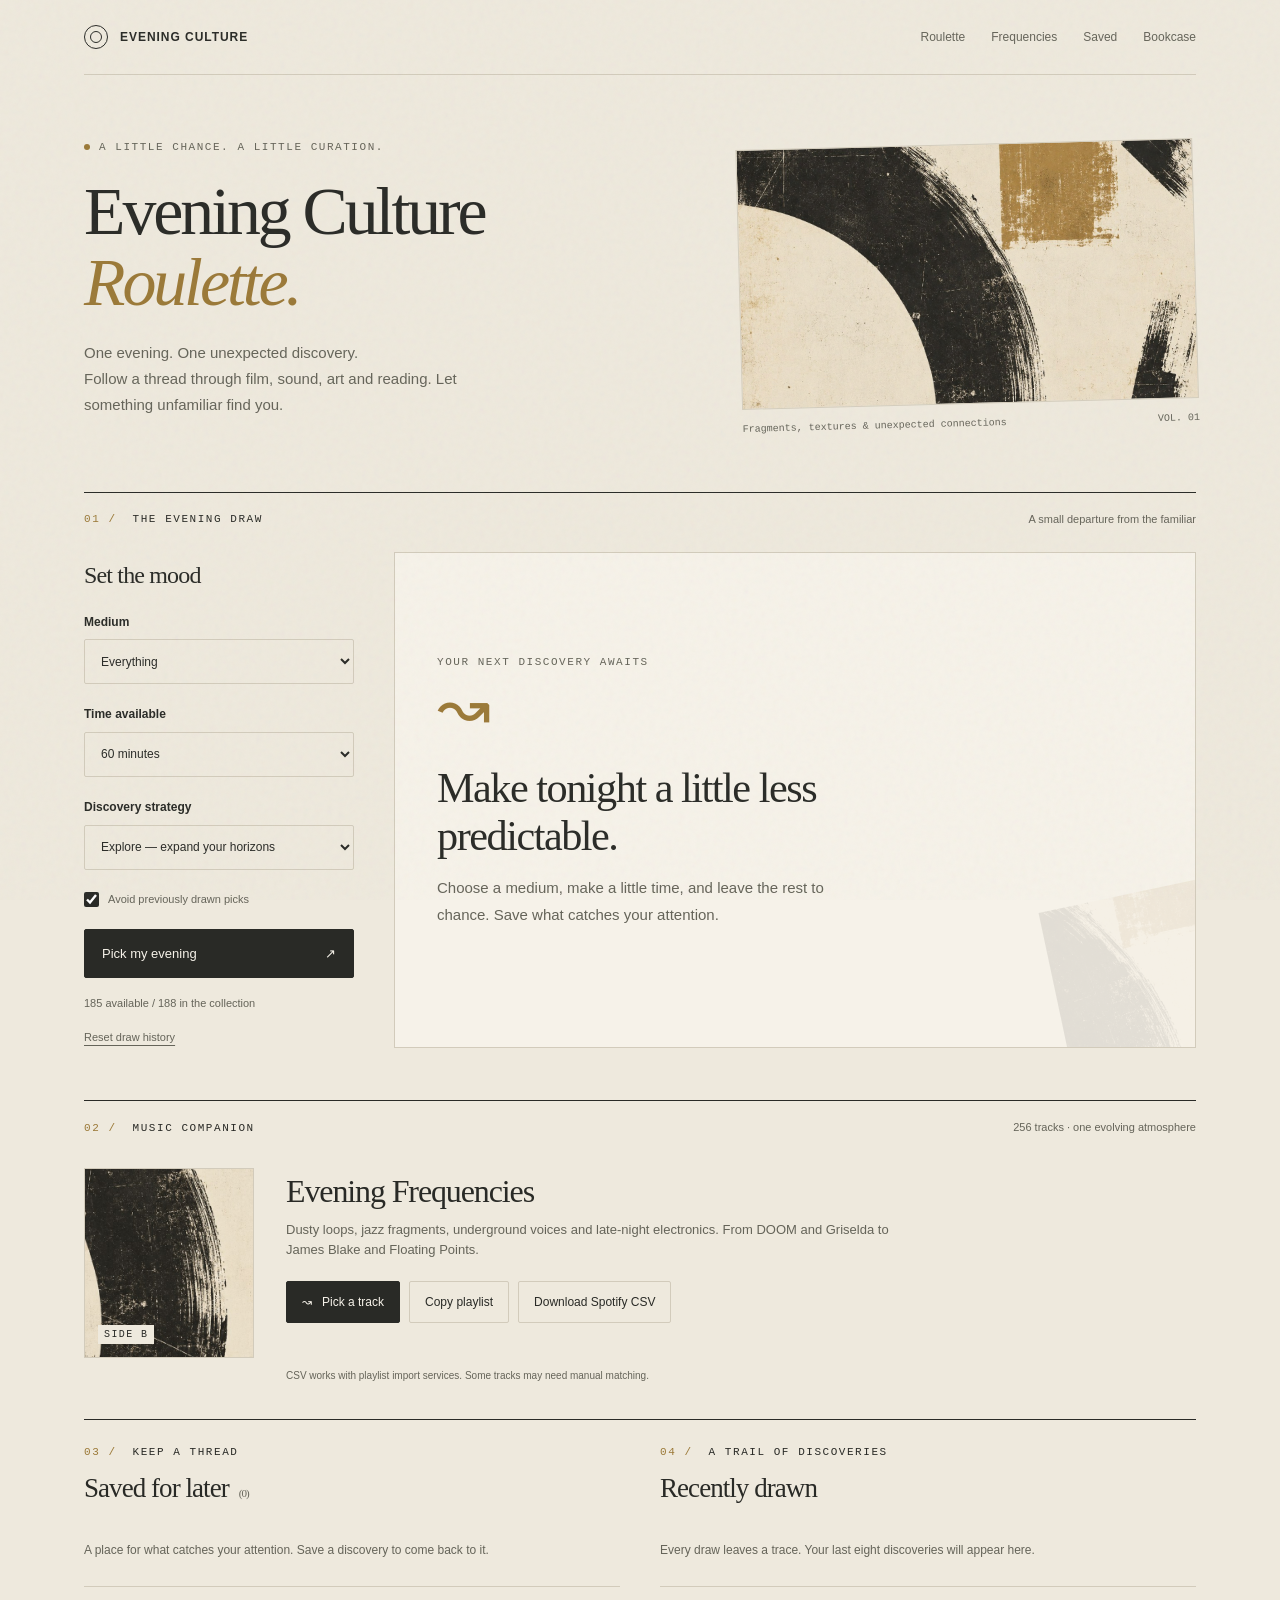
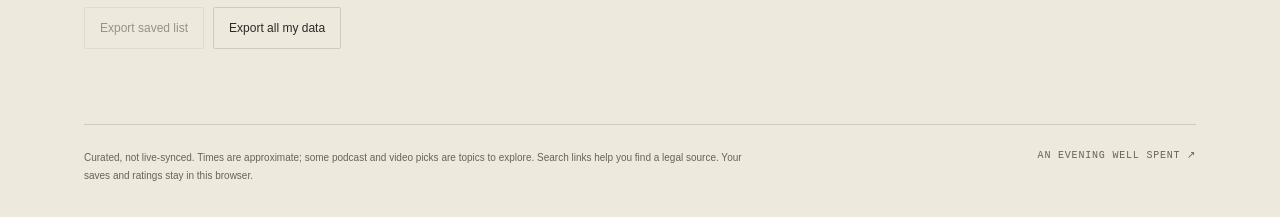
==== commit ade874eb: "Add a curated bookcase of five-star favorites and discoveries" ====
--- a/evening-culture/index.html
+++ b/evening-culture/index.html
@@ -3,10 +3,10 @@
 :root{color-scheme:light;--paper:#eee9dd;--panel:#f6f2e9;--ink:#292a26;--muted:#656459;--ochre:#9b7937;--line:#d2cbbb;--art:url("[data-uri]